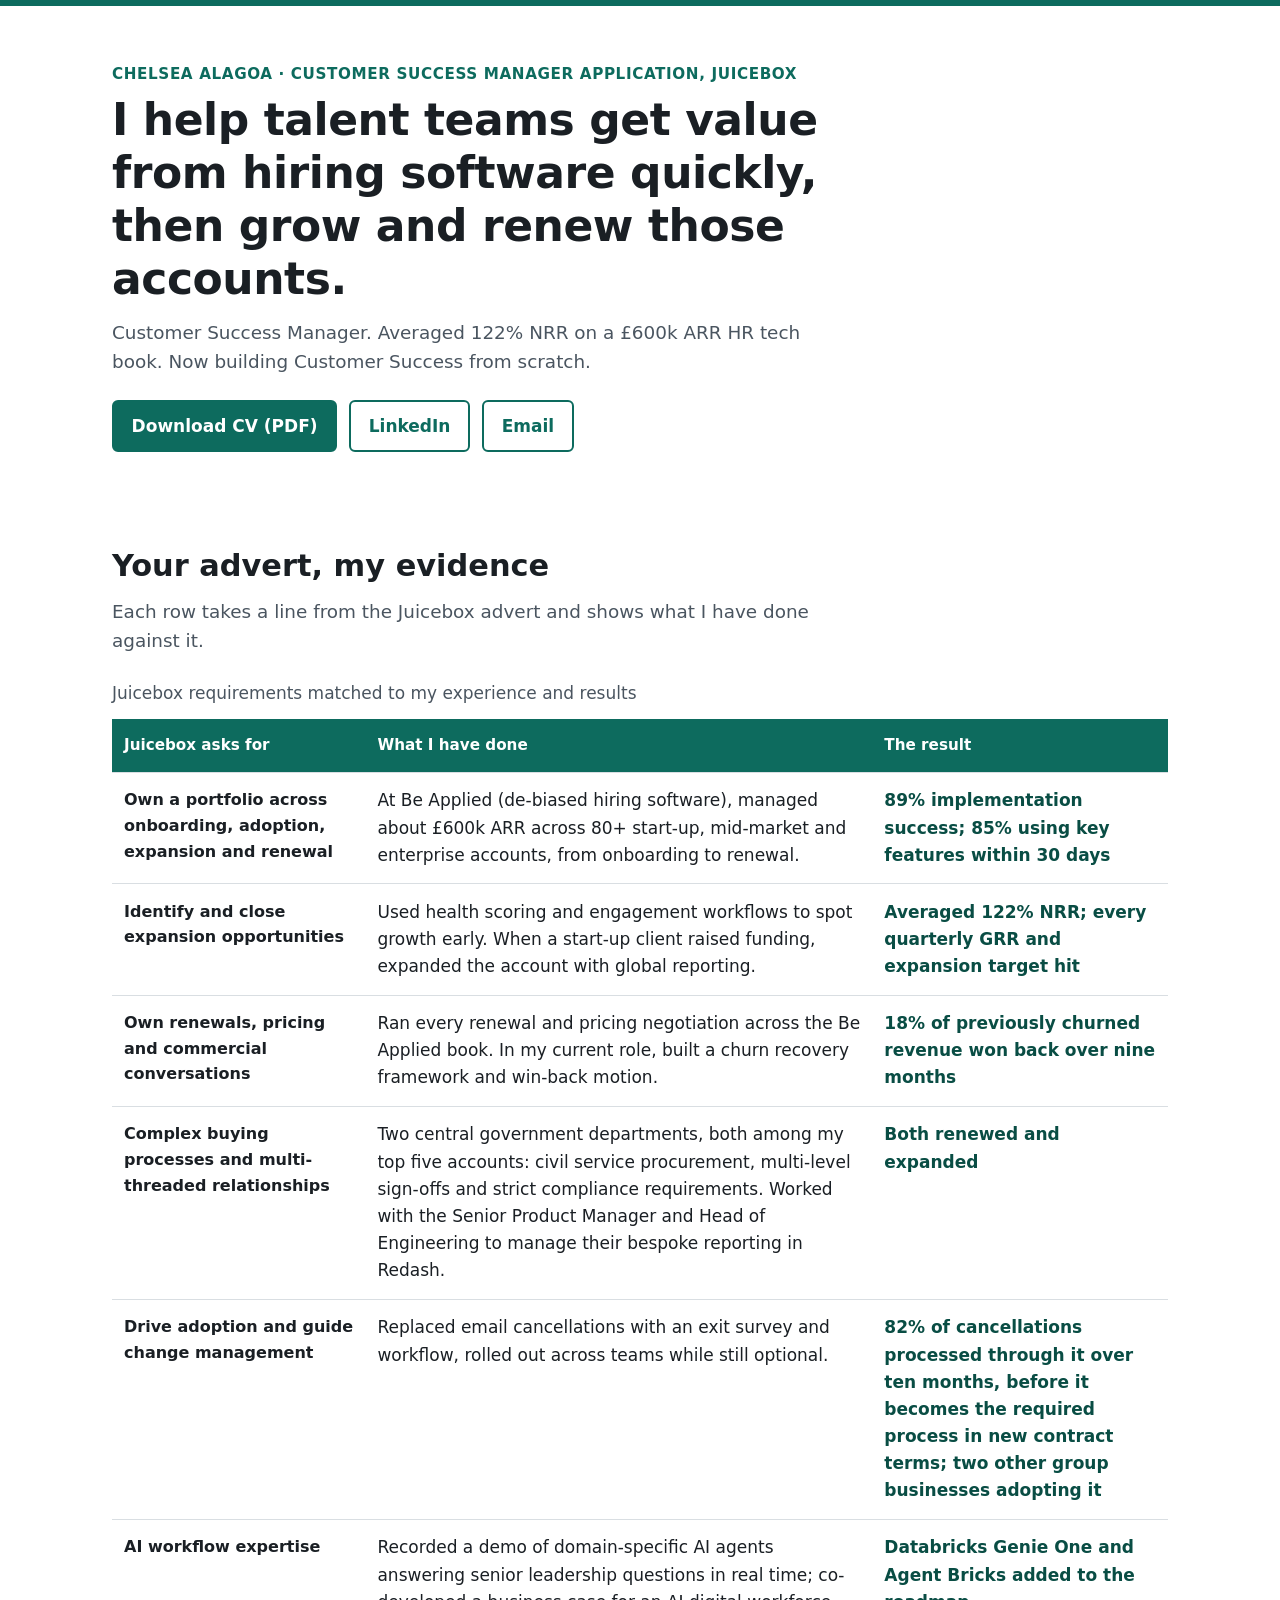
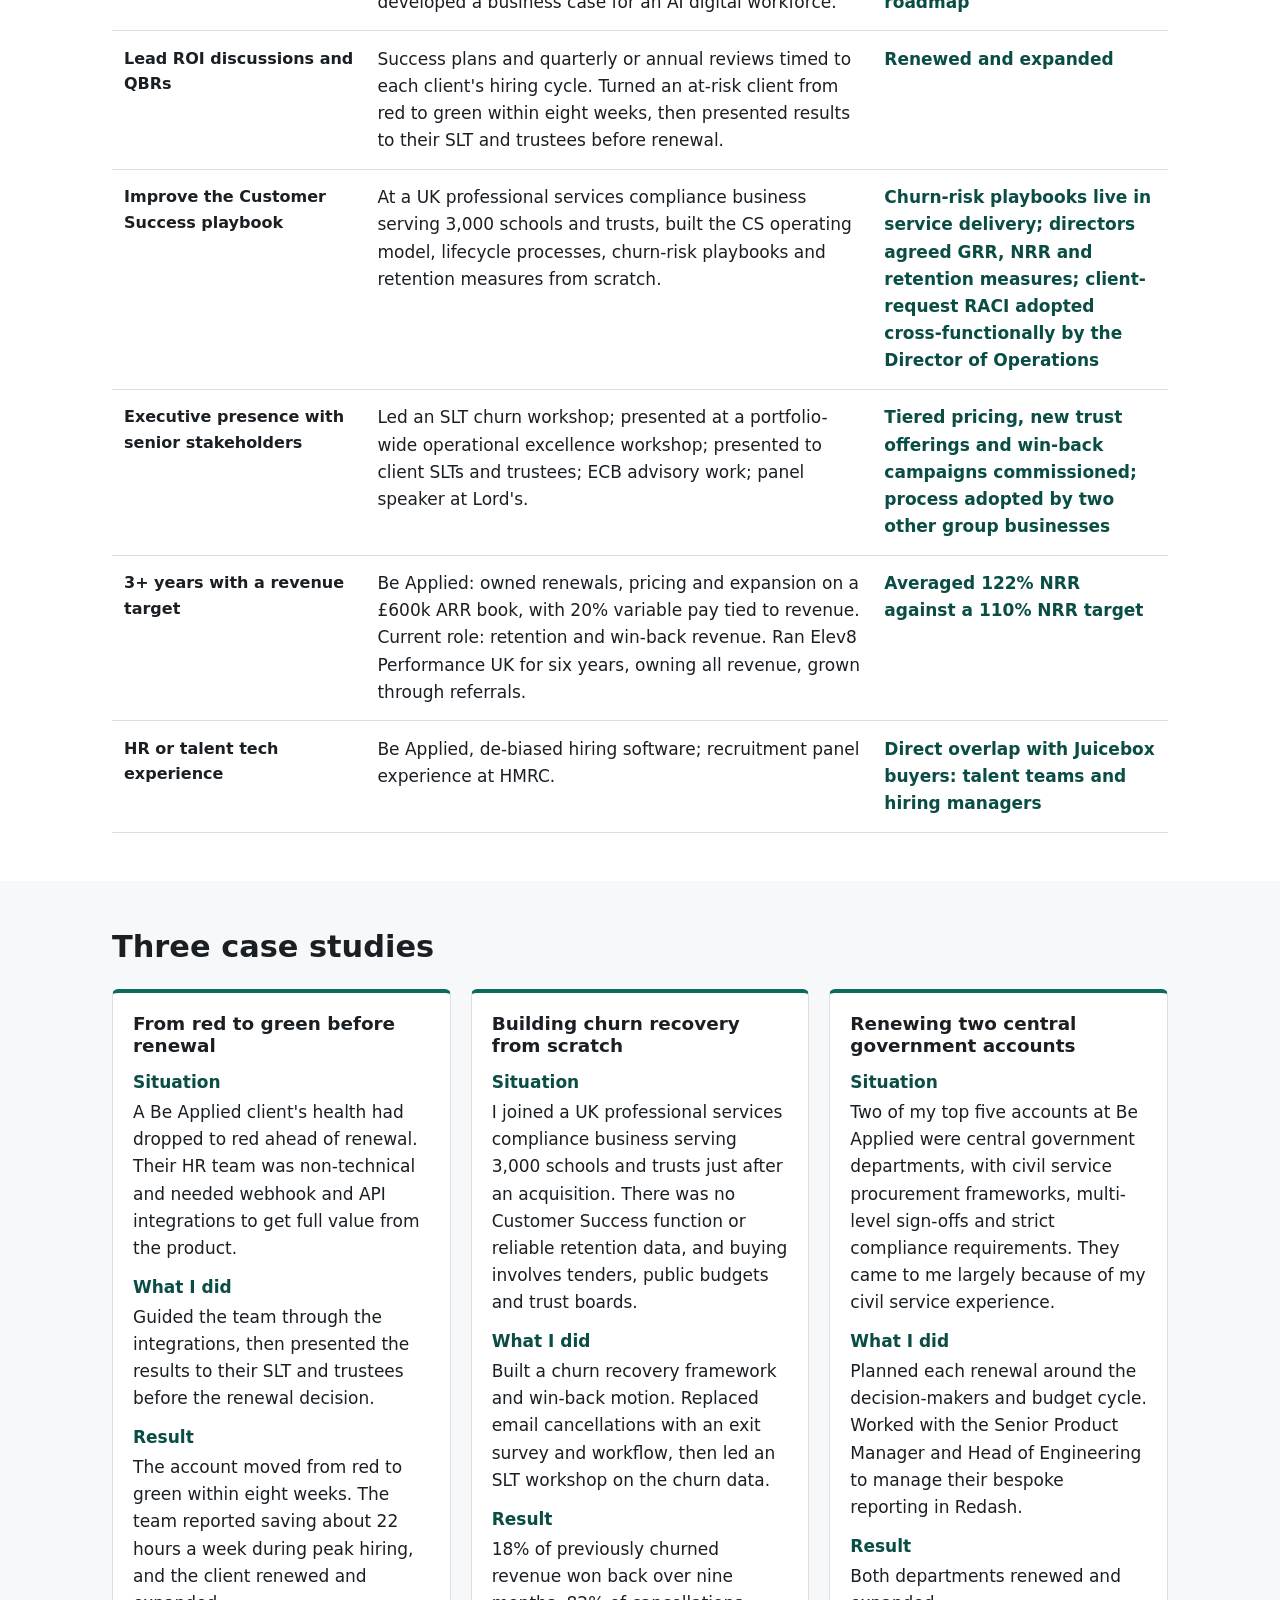
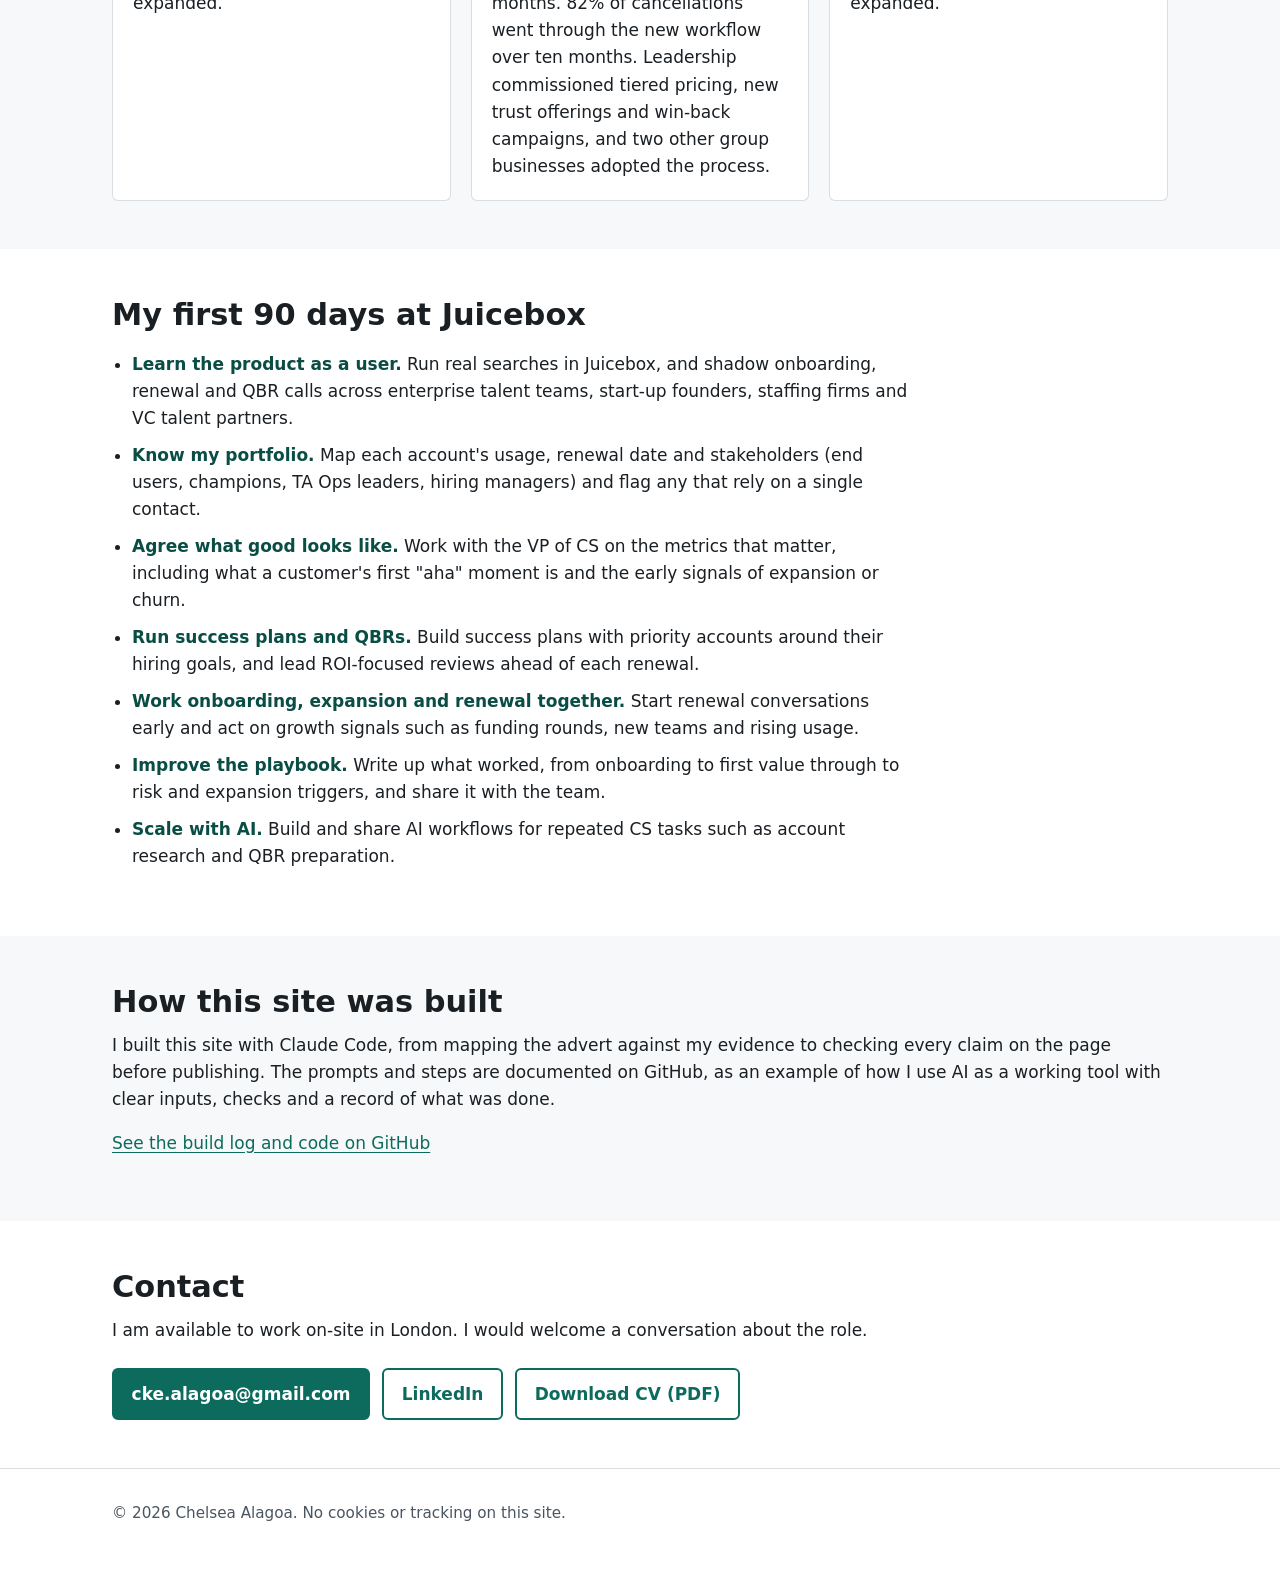
==== juicebox/index.html @ ac9cea4d "Add Juicebox CSM application site - Root page introducing Chelsea Alagoa, linking to /juicebox/ - /j" ====
<!doctype html>
<html lang="en-GB">
<head>
  <meta charset="utf-8">
  <meta name="viewport" content="width=device-width, initial-scale=1">
  <title>Chelsea Alagoa | Customer Success Manager application, Juicebox</title>
  <meta name="description" content="Evidence for the Juicebox Customer Success Manager role: renewals, expansion and adoption across an HR tech book at 122% average NRR.">
  <link rel="stylesheet" href="../assets/styles.css">
</head>
<body>
  <a class="skip-link" href="#main">Skip to content</a>

  <header class="hero">
    <div class="wrap">
      <p class="eyebrow">Chelsea Alagoa · Customer Success Manager application, Juicebox</p>
      <h1>I help talent teams get value from hiring software quickly, then grow and renew those accounts.</h1>
      <p class="lead">Customer Success Manager. Averaged 122% NRR on a £600k ARR HR tech book. Now building Customer Success from scratch.</p>
      <ul class="links">
        <li><a class="button primary" href="../assets/cv.pdf" download>Download CV (PDF)</a></li>
        <li><a class="button" href="https://www.linkedin.com/in/chelseaalagoa">LinkedIn</a></li>
        <li><a class="button" href="mailto:cke.alagoa@gmail.com">Email</a></li>
      </ul>
    </div>
  </header>

  <main id="main">
    <section aria-labelledby="evidence-heading">
      <div class="wrap">
        <h2 id="evidence-heading">Your advert, my evidence</h2>
        <p class="lead">Each row takes a line from the Juicebox advert and shows what I have done against it.</p>
        <table class="evidence" role="table">
          <caption>Juicebox requirements matched to my experience and results</caption>
          <thead role="rowgroup">
            <tr role="row">
              <th scope="col" role="columnheader">Juicebox asks for</th>
              <th scope="col" role="columnheader">What I have done</th>
              <th scope="col" role="columnheader">The result</th>
            </tr>
          </thead>
          <tbody role="rowgroup">
            <tr role="row">
              <th scope="row" role="rowheader">Own a portfolio across onboarding, adoption, expansion and renewal</th>
              <td role="cell" data-label="What I have done">At Be Applied (de-biased hiring software), managed about £600k ARR across 80+ start-up, mid-market and enterprise accounts, from onboarding to renewal.</td>
              <td role="cell" data-label="The result" class="result">89% implementation success; 85% using key features within 30 days</td>
            </tr>
            <tr role="row">
              <th scope="row" role="rowheader">Identify and close expansion opportunities</th>
              <td role="cell" data-label="What I have done">Used health scoring and engagement workflows to spot growth early. When a start-up client raised funding, expanded the account with global reporting.</td>
              <td role="cell" data-label="The result" class="result">Averaged 122% NRR; every quarterly GRR and expansion target hit</td>
            </tr>
            <tr role="row">
              <th scope="row" role="rowheader">Own renewals, pricing and commercial conversations</th>
              <td role="cell" data-label="What I have done">Ran every renewal and pricing negotiation across the Be Applied book. In my current role, built a churn recovery framework and win-back motion.</td>
              <td role="cell" data-label="The result" class="result">18% of previously churned revenue won back over nine months</td>
            </tr>
            <tr role="row">
              <th scope="row" role="rowheader">Complex buying processes and multi-threaded relationships</th>
              <td role="cell" data-label="What I have done">Two central government departments, both among my top five accounts: civil service procurement, multi-level sign-offs and strict compliance requirements. Worked with the Senior Product Manager and Head of Engineering to manage their bespoke reporting in Redash.</td>
              <td role="cell" data-label="The result" class="result">Both renewed and expanded</td>
            </tr>
            <tr role="row">
              <th scope="row" role="rowheader">Drive adoption and guide change management</th>
              <td role="cell" data-label="What I have done">Replaced email cancellations with an exit survey and workflow, rolled out across teams while still optional.</td>
              <td role="cell" data-label="The result" class="result">82% of cancellations processed through it over ten months, before it becomes the required process in new contract terms; two other group businesses adopting it</td>
            </tr>
            <tr role="row">
              <th scope="row" role="rowheader">AI workflow expertise</th>
              <td role="cell" data-label="What I have done">Recorded a demo of domain-specific AI agents answering senior leadership questions in real time; co-developed a business case for an AI digital workforce.</td>
              <td role="cell" data-label="The result" class="result">Databricks Genie One and Agent Bricks added to the roadmap</td>
            </tr>
            <tr role="row">
              <th scope="row" role="rowheader">Lead ROI discussions and QBRs</th>
              <td role="cell" data-label="What I have done">Success plans and quarterly or annual reviews timed to each client's hiring cycle. Turned an at-risk client from red to green within eight weeks, then presented results to their SLT and trustees before renewal.</td>
              <td role="cell" data-label="The result" class="result">Renewed and expanded</td>
            </tr>
            <tr role="row">
              <th scope="row" role="rowheader">Improve the Customer Success playbook</th>
              <td role="cell" data-label="What I have done">At a UK professional services compliance business serving 3,000 schools and trusts, built the CS operating model, lifecycle processes, churn-risk playbooks and retention measures from scratch.</td>
              <td role="cell" data-label="The result" class="result">Churn-risk playbooks live in service delivery; directors agreed GRR, NRR and retention measures; client-request RACI adopted cross-functionally by the Director of Operations</td>
            </tr>
            <tr role="row">
              <th scope="row" role="rowheader">Executive presence with senior stakeholders</th>
              <td role="cell" data-label="What I have done">Led an SLT churn workshop; presented at a portfolio-wide operational excellence workshop; presented to client SLTs and trustees; ECB advisory work; panel speaker at Lord's.</td>
              <td role="cell" data-label="The result" class="result">Tiered pricing, new trust offerings and win-back campaigns commissioned; process adopted by two other group businesses</td>
            </tr>
            <tr role="row">
              <th scope="row" role="rowheader">3+ years with a revenue target</th>
              <td role="cell" data-label="What I have done">Be Applied: owned renewals, pricing and expansion on a £600k ARR book, with 20% variable pay tied to revenue. Current role: retention and win-back revenue. Ran Elev8 Performance UK for six years, owning all revenue, grown through referrals.</td>
              <td role="cell" data-label="The result" class="result">Averaged 122% NRR against a 110% NRR target</td>
            </tr>
            <tr role="row">
              <th scope="row" role="rowheader">HR or talent tech experience</th>
              <td role="cell" data-label="What I have done">Be Applied, de-biased hiring software; recruitment panel experience at HMRC.</td>
              <td role="cell" data-label="The result" class="result">Direct overlap with Juicebox buyers: talent teams and hiring managers</td>
            </tr>
          </tbody>
        </table>
      </div>
    </section>

    <section aria-labelledby="cases-heading">
      <div class="wrap">
        <h2 id="cases-heading">Three case studies</h2>
        <div class="cases">
          <article class="case" aria-labelledby="case-1">
            <h3 id="case-1">From red to green before renewal</h3>
            <dl>
              <dt>Situation</dt>
              <dd>A Be Applied client's health had dropped to red ahead of renewal. Their HR team was non-technical and needed webhook and API integrations to get full value from the product.</dd>
              <dt>What I did</dt>
              <dd>Guided the team through the integrations, then presented the results to their SLT and trustees before the renewal decision.</dd>
              <dt>Result</dt>
              <dd>The account moved from red to green within eight weeks. The team reported saving about 22 hours a week during peak hiring, and the client renewed and expanded.</dd>
            </dl>
          </article>

          <article class="case" aria-labelledby="case-2">
            <h3 id="case-2">Building churn recovery from scratch</h3>
            <dl>
              <dt>Situation</dt>
              <dd>I joined a UK professional services compliance business serving 3,000 schools and trusts just after an acquisition. There was no Customer Success function or reliable retention data, and buying involves tenders, public budgets and trust boards.</dd>
              <dt>What I did</dt>
              <dd>Built a churn recovery framework and win-back motion. Replaced email cancellations with an exit survey and workflow, then led an SLT workshop on the churn data.</dd>
              <dt>Result</dt>
              <dd>18% of previously churned revenue won back over nine months. 82% of cancellations went through the new workflow over ten months. Leadership commissioned tiered pricing, new trust offerings and win-back campaigns, and two other group businesses adopted the process.</dd>
            </dl>
          </article>

          <article class="case" aria-labelledby="case-3">
            <h3 id="case-3">Renewing two central government accounts</h3>
            <dl>
              <dt>Situation</dt>
              <dd>Two of my top five accounts at Be Applied were central government departments, with civil service procurement frameworks, multi-level sign-offs and strict compliance requirements. They came to me largely because of my civil service experience.</dd>
              <dt>What I did</dt>
              <dd>Planned each renewal around the decision-makers and budget cycle. Worked with the Senior Product Manager and Head of Engineering to manage their bespoke reporting in Redash.</dd>
              <dt>Result</dt>
              <dd>Both departments renewed and expanded.</dd>
            </dl>
          </article>
        </div>
      </div>
    </section>

    <section aria-labelledby="plan-heading">
      <div class="wrap">
        <h2 id="plan-heading">My first 90 days at Juicebox</h2>
        <ul class="plan">
          <li><strong>Learn the product as a user.</strong> Run real searches in Juicebox, and shadow onboarding, renewal and QBR calls across enterprise talent teams, start-up founders, staffing firms and VC talent partners.</li>
          <li><strong>Know my portfolio.</strong> Map each account's usage, renewal date and stakeholders (end users, champions, TA Ops leaders, hiring managers) and flag any that rely on a single contact.</li>
          <li><strong>Agree what good looks like.</strong> Work with the VP of CS on the metrics that matter, including what a customer's first "aha" moment is and the early signals of expansion or churn.</li>
          <li><strong>Run success plans and QBRs.</strong> Build success plans with priority accounts around their hiring goals, and lead ROI-focused reviews ahead of each renewal.</li>
          <li><strong>Work onboarding, expansion and renewal together.</strong> Start renewal conversations early and act on growth signals such as funding rounds, new teams and rising usage.</li>
          <li><strong>Improve the playbook.</strong> Write up what worked, from onboarding to first value through to risk and expansion triggers, and share it with the team.</li>
          <li><strong>Scale with AI.</strong> Build and share AI workflows for repeated CS tasks such as account research and QBR preparation.</li>
        </ul>
      </div>
    </section>

    <section aria-labelledby="built-heading">
      <div class="wrap">
        <h2 id="built-heading">How this site was built</h2>
        <p>I built this site with Claude Code, from mapping the advert against my evidence to checking every claim on the page before publishing. The prompts and steps are documented on GitHub, as an example of how I use AI as a working tool with clear inputs, checks and a record of what was done.</p>
        <p><a href="https://github.com/blkren/portfolio">See the build log and code on GitHub</a></p>
      </div>
    </section>

    <section aria-labelledby="contact-heading">
      <div class="wrap">
        <h2 id="contact-heading">Contact</h2>
        <p>I am available to work on-site in London. I would welcome a conversation about the role.</p>
        <ul class="links">
          <li><a class="button primary" href="mailto:cke.alagoa@gmail.com">cke.alagoa@gmail.com</a></li>
          <li><a class="button" href="https://www.linkedin.com/in/chelseaalagoa">LinkedIn</a></li>
          <li><a class="button" href="../assets/cv.pdf" download>Download CV (PDF)</a></li>
        </ul>
      </div>
    </section>
  </main>

  <footer>
    <div class="wrap">
      <p>© 2026 Chelsea Alagoa. No cookies or tracking on this site.</p>
    </div>
  </footer>
</body>
</html>
---- assets/styles.css ----
/* One accent colour (teal). All text colours pass WCAG AA on their backgrounds. */
:root {
  color-scheme: light;
  --ink: #1a1f24;        /* body text, 15.9:1 on white */
  --muted: #4a5560;      /* secondary text, 7.4:1 on white */
  --accent: #0d6b5e;     /* links and highlights, 6.5:1 on white */
  --accent-dark: #094d44;
  --accent-tint: #e8f3f1;
  --line: #d9dee2;
  --bg: #ffffff;
  --bg-alt: #f6f8f9;
  --max: 68rem;
}

*,
*::before,
*::after { box-sizing: border-box; }

html { -webkit-text-size-adjust: 100%; }

body {
  margin: 0;
  background: var(--bg);
  color: var(--ink);
  font-family: system-ui, -apple-system, "Segoe UI", Roboto, "Helvetica Neue", Arial, sans-serif;
  font-size: 1.0625rem;
  line-height: 1.6;
}

a { color: var(--accent); text-underline-offset: 0.2em; }
a:hover { color: var(--accent-dark); }
a:focus-visible,
.button:focus-visible {
  outline: 3px solid var(--accent);
  outline-offset: 3px;
}

h1, h2, h3 { line-height: 1.2; margin: 0 0 0.75rem; }
h1 { font-size: clamp(1.75rem, 5vw + 0.5rem, 2.75rem); letter-spacing: -0.01em; }
h2 { font-size: clamp(1.4rem, 2vw + 0.8rem, 1.9rem); }
h3 { font-size: 1.15rem; }
p { margin: 0 0 1rem; }

.skip-link {
  position: absolute;
  left: 1rem;
  top: -3rem;
  background: var(--accent);
  color: #fff;
  padding: 0.5rem 1rem;
  z-index: 10;
}
.skip-link:focus { top: 1rem; color: #fff; }

.wrap {
  max-width: var(--max);
  margin: 0 auto;
  padding: 0 1rem;
}

section { padding: 3rem 0; }
section:nth-of-type(even) { background: var(--bg-alt); }

.eyebrow {
  color: var(--accent);
  font-weight: 600;
  font-size: 0.95rem;
  letter-spacing: 0.04em;
  text-transform: uppercase;
  margin-bottom: 0.5rem;
}

.lead { font-size: 1.15rem; color: var(--muted); max-width: 46rem; }

/* Hero */
.hero { padding: 3.5rem 0 3rem; border-top: 6px solid var(--accent); }
.hero h1 { max-width: 48rem; }

.links {
  display: flex;
  flex-wrap: wrap;
  gap: 0.75rem;
  list-style: none;
  padding: 0;
  margin: 1.5rem 0 0;
}

.button {
  display: inline-block;
  padding: 0.65rem 1.1rem;
  border: 2px solid var(--accent);
  border-radius: 6px;
  font-weight: 600;
  text-decoration: none;
}
.button.primary { background: var(--accent); color: #fff; }
.button.primary:hover { background: var(--accent-dark); border-color: var(--accent-dark); color: #fff; }
.button:hover { background: var(--accent-tint); }

/* Evidence table: stacked cards on small screens, a table from 48rem */
.evidence { width: 100%; border-collapse: collapse; margin-top: 1.5rem; }
.evidence caption { text-align: left; color: var(--muted); margin-bottom: 0.75rem; }
.evidence thead { display: none; }
.evidence tr {
  display: block;
  background: var(--bg);
  border: 1px solid var(--line);
  border-left: 4px solid var(--accent);
  border-radius: 6px;
  padding: 1rem;
  margin-bottom: 1rem;
}
.evidence th,
.evidence td { display: block; text-align: left; vertical-align: top; }
.evidence th[scope="row"] { font-size: 1.05rem; margin-bottom: 0.5rem; }
.evidence td { padding: 0.25rem 0; }
.evidence td::before {
  content: attr(data-label);
  display: block;
  font-size: 0.8rem;
  font-weight: 600;
  letter-spacing: 0.04em;
  text-transform: uppercase;
  color: var(--muted);
}
.evidence td.result { font-weight: 600; color: var(--accent-dark); }

@media (min-width: 48rem) {
  .evidence thead { display: table-header-group; }
  .evidence tr { display: table-row; border: 0; padding: 0; margin: 0; background: none; }
  .evidence th,
  .evidence td { display: table-cell; padding: 0.9rem 0.75rem; border-bottom: 1px solid var(--line); }
  .evidence thead th {
    background: var(--accent);
    color: #fff;
    font-size: 0.95rem;
  }
  .evidence tbody tr:nth-child(odd) { background: var(--bg); }
  .evidence th[scope="row"] { width: 24%; font-size: 1rem; margin: 0; }
  .evidence td.result { width: 28%; }
  .evidence td::before { content: none; }
}

/* Case studies */
.cases { display: grid; gap: 1.25rem; margin-top: 1.5rem; }
.case {
  background: var(--bg);
  border: 1px solid var(--line);
  border-top: 4px solid var(--accent);
  border-radius: 6px;
  padding: 1.25rem;
}
.case dl { margin: 0; }
.case dt { font-weight: 700; color: var(--accent-dark); margin-top: 0.75rem; }
.case dd { margin: 0.15rem 0 0; }

@media (min-width: 60rem) {
  .cases { grid-template-columns: repeat(3, 1fr); }
}

/* Lists */
.plan { padding-left: 1.25rem; max-width: 50rem; }
.plan li { margin-bottom: 0.6rem; }
.plan strong { color: var(--accent-dark); }

footer {
  padding: 2rem 0;
  color: var(--muted);
  font-size: 0.95rem;
  border-top: 1px solid var(--line);
}

/* Root intro page */
.intro {
  min-height: 100vh;
  display: flex;
  align-items: center;
  border-top: 6px solid var(--accent);
}
.intro .wrap { padding-top: 3rem; padding-bottom: 3rem; }
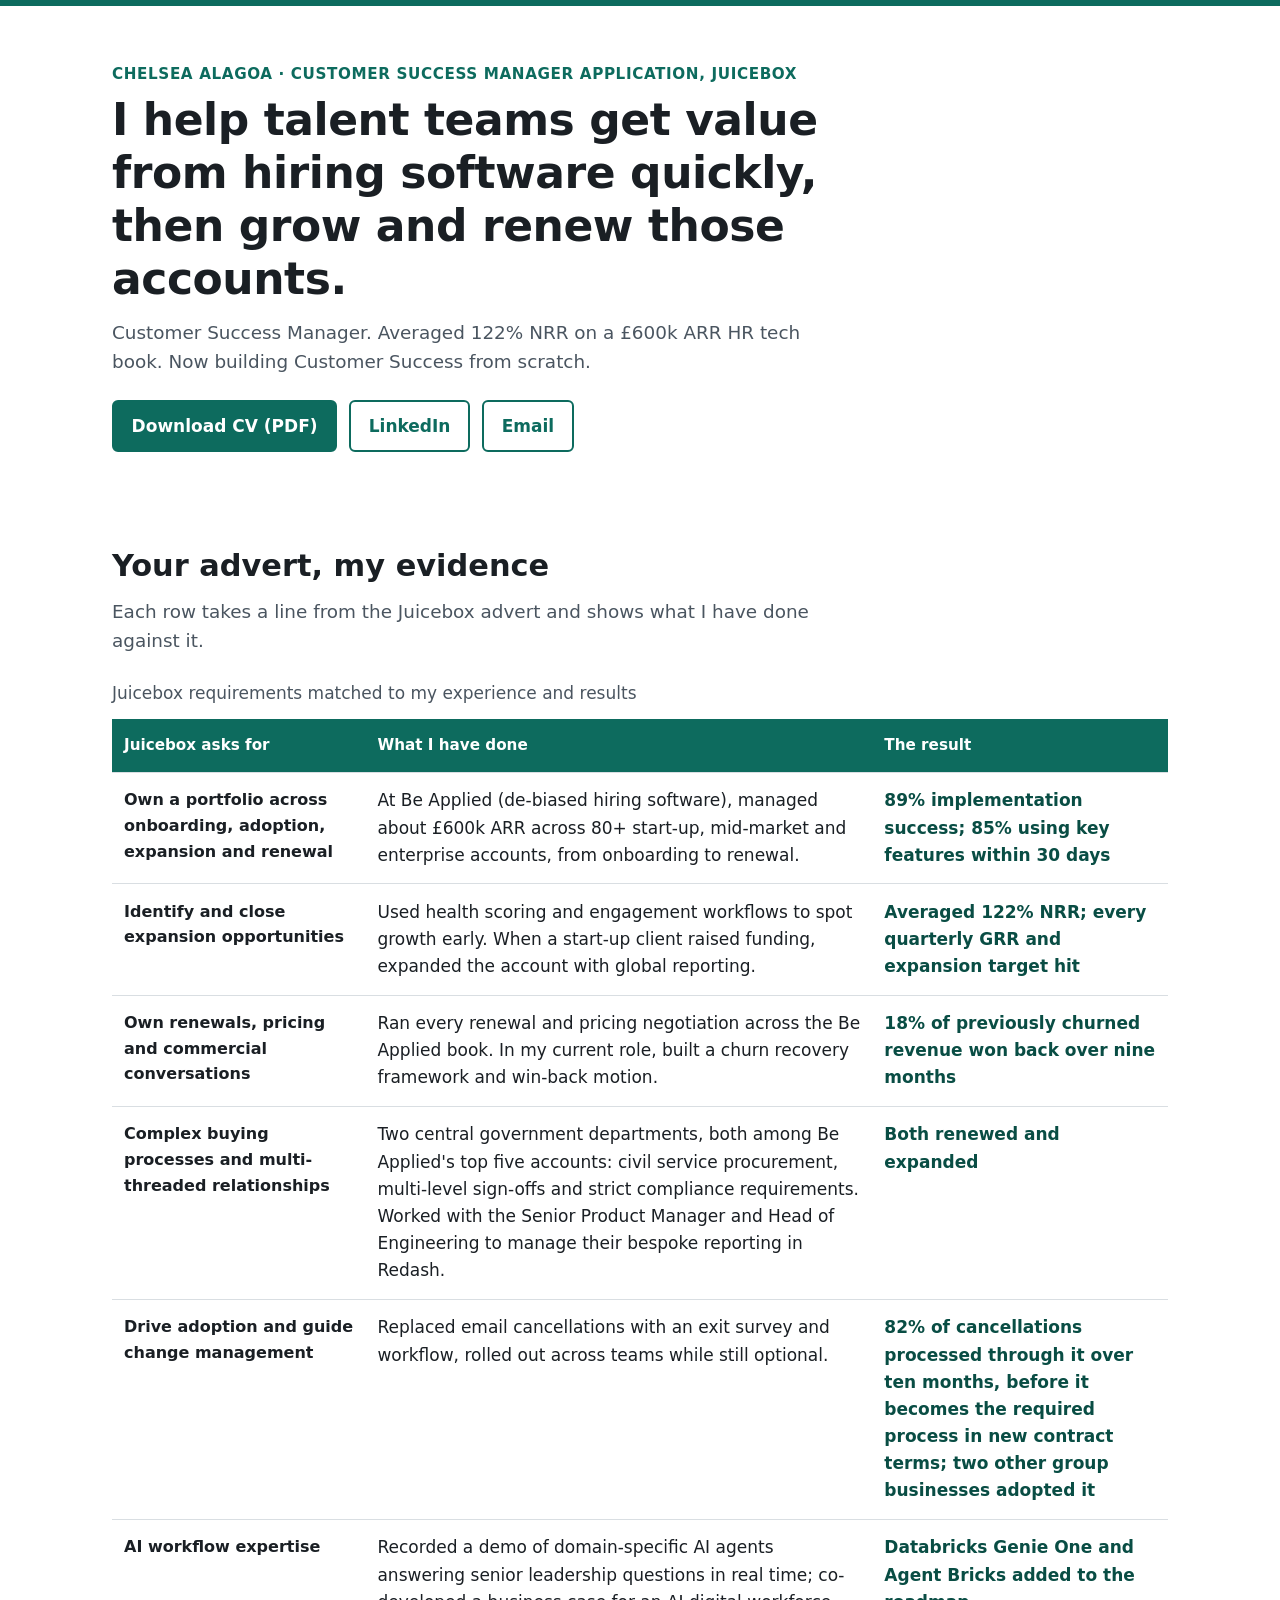
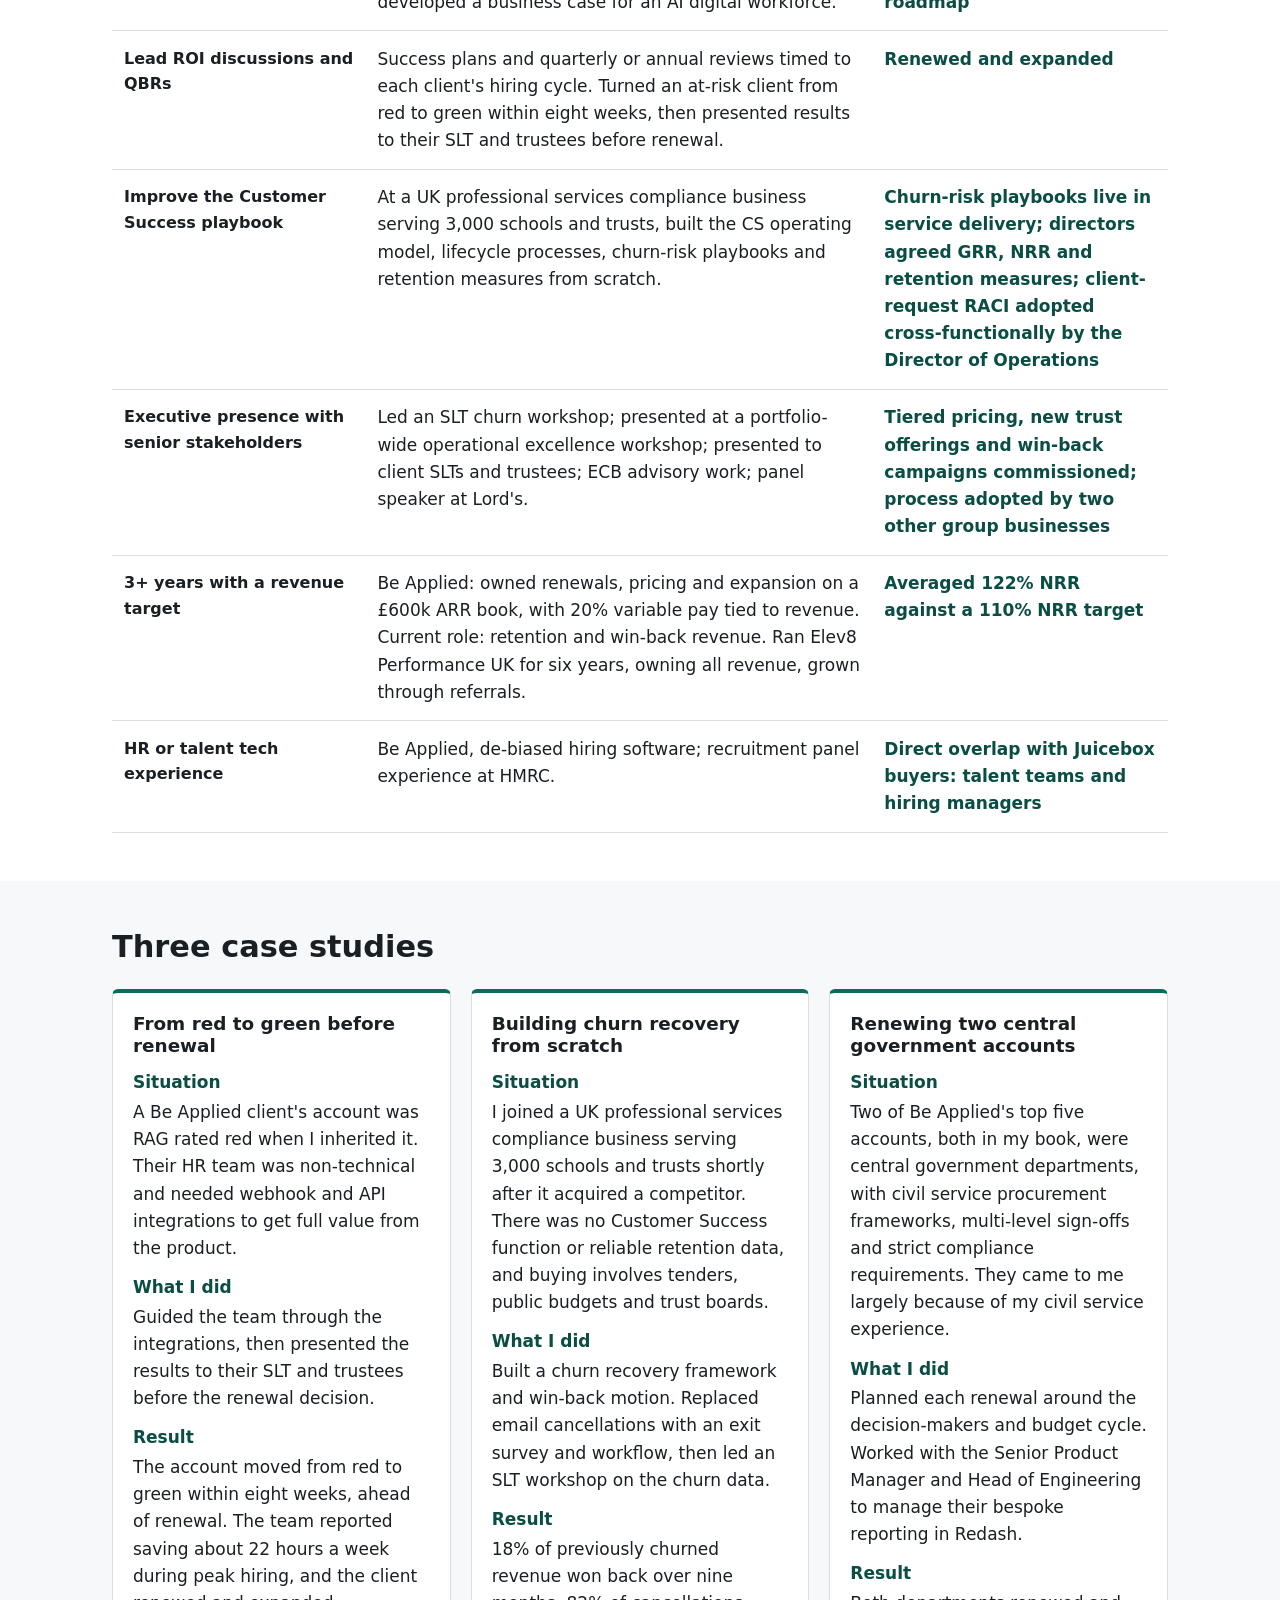
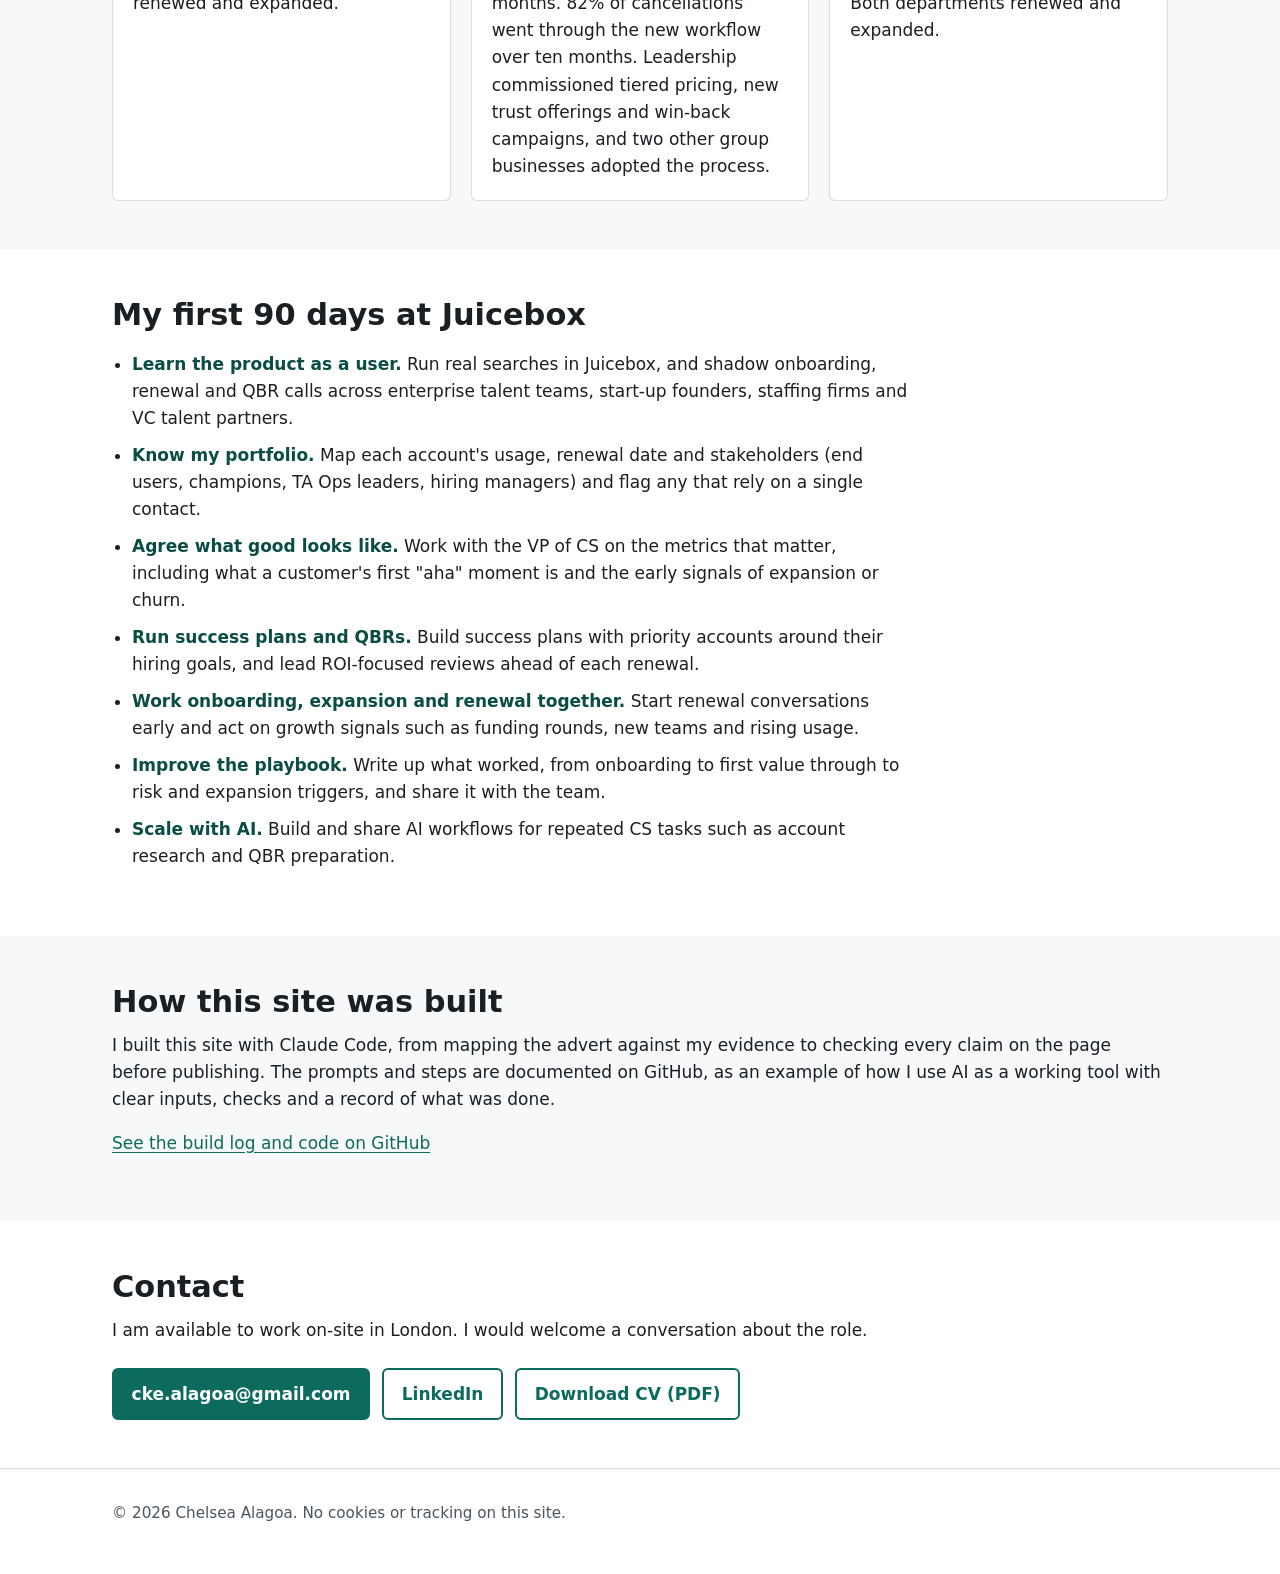
==== commit 9ad633aa: "Apply claims check corrections and add evidence brief - Case study 1: account was RAG rated red when" ====
--- a/juicebox/index.html
+++ b/juicebox/index.html
@@ -55,13 +55,13 @@
             </tr>
             <tr role="row">
               <th scope="row" role="rowheader">Complex buying processes and multi-threaded relationships</th>
-              <td role="cell" data-label="What I have done">Two central government departments, both among my top five accounts: civil service procurement, multi-level sign-offs and strict compliance requirements. Worked with the Senior Product Manager and Head of Engineering to manage their bespoke reporting in Redash.</td>
+              <td role="cell" data-label="What I have done">Two central government departments, both among Be Applied's top five accounts: civil service procurement, multi-level sign-offs and strict compliance requirements. Worked with the Senior Product Manager and Head of Engineering to manage their bespoke reporting in Redash.</td>
               <td role="cell" data-label="The result" class="result">Both renewed and expanded</td>
             </tr>
             <tr role="row">
               <th scope="row" role="rowheader">Drive adoption and guide change management</th>
               <td role="cell" data-label="What I have done">Replaced email cancellations with an exit survey and workflow, rolled out across teams while still optional.</td>
-              <td role="cell" data-label="The result" class="result">82% of cancellations processed through it over ten months, before it becomes the required process in new contract terms; two other group businesses adopting it</td>
+              <td role="cell" data-label="The result" class="result">82% of cancellations processed through it over ten months, before it becomes the required process in new contract terms; two other group businesses adopted it</td>
             </tr>
             <tr role="row">
               <th scope="row" role="rowheader">AI workflow expertise</th>
@@ -106,11 +106,11 @@
             <h3 id="case-1">From red to green before renewal</h3>
             <dl>
               <dt>Situation</dt>
-              <dd>A Be Applied client's health had dropped to red ahead of renewal. Their HR team was non-technical and needed webhook and API integrations to get full value from the product.</dd>
+              <dd>A Be Applied client's account was RAG rated red when I inherited it. Their HR team was non-technical and needed webhook and API integrations to get full value from the product.</dd>
               <dt>What I did</dt>
               <dd>Guided the team through the integrations, then presented the results to their SLT and trustees before the renewal decision.</dd>
               <dt>Result</dt>
-              <dd>The account moved from red to green within eight weeks. The team reported saving about 22 hours a week during peak hiring, and the client renewed and expanded.</dd>
+              <dd>The account moved from red to green within eight weeks, ahead of renewal. The team reported saving about 22 hours a week during peak hiring, and the client renewed and expanded.</dd>
             </dl>
           </article>
 
@@ -118,7 +118,7 @@
             <h3 id="case-2">Building churn recovery from scratch</h3>
             <dl>
               <dt>Situation</dt>
-              <dd>I joined a UK professional services compliance business serving 3,000 schools and trusts just after an acquisition. There was no Customer Success function or reliable retention data, and buying involves tenders, public budgets and trust boards.</dd>
+              <dd>I joined a UK professional services compliance business serving 3,000 schools and trusts shortly after it acquired a competitor. There was no Customer Success function or reliable retention data, and buying involves tenders, public budgets and trust boards.</dd>
               <dt>What I did</dt>
               <dd>Built a churn recovery framework and win-back motion. Replaced email cancellations with an exit survey and workflow, then led an SLT workshop on the churn data.</dd>
               <dt>Result</dt>
@@ -130,7 +130,7 @@
             <h3 id="case-3">Renewing two central government accounts</h3>
             <dl>
               <dt>Situation</dt>
-              <dd>Two of my top five accounts at Be Applied were central government departments, with civil service procurement frameworks, multi-level sign-offs and strict compliance requirements. They came to me largely because of my civil service experience.</dd>
+              <dd>Two of Be Applied's top five accounts, both in my book, were central government departments, with civil service procurement frameworks, multi-level sign-offs and strict compliance requirements. They came to me largely because of my civil service experience.</dd>
               <dt>What I did</dt>
               <dd>Planned each renewal around the decision-makers and budget cycle. Worked with the Senior Product Manager and Head of Engineering to manage their bespoke reporting in Redash.</dd>
               <dt>Result</dt>
